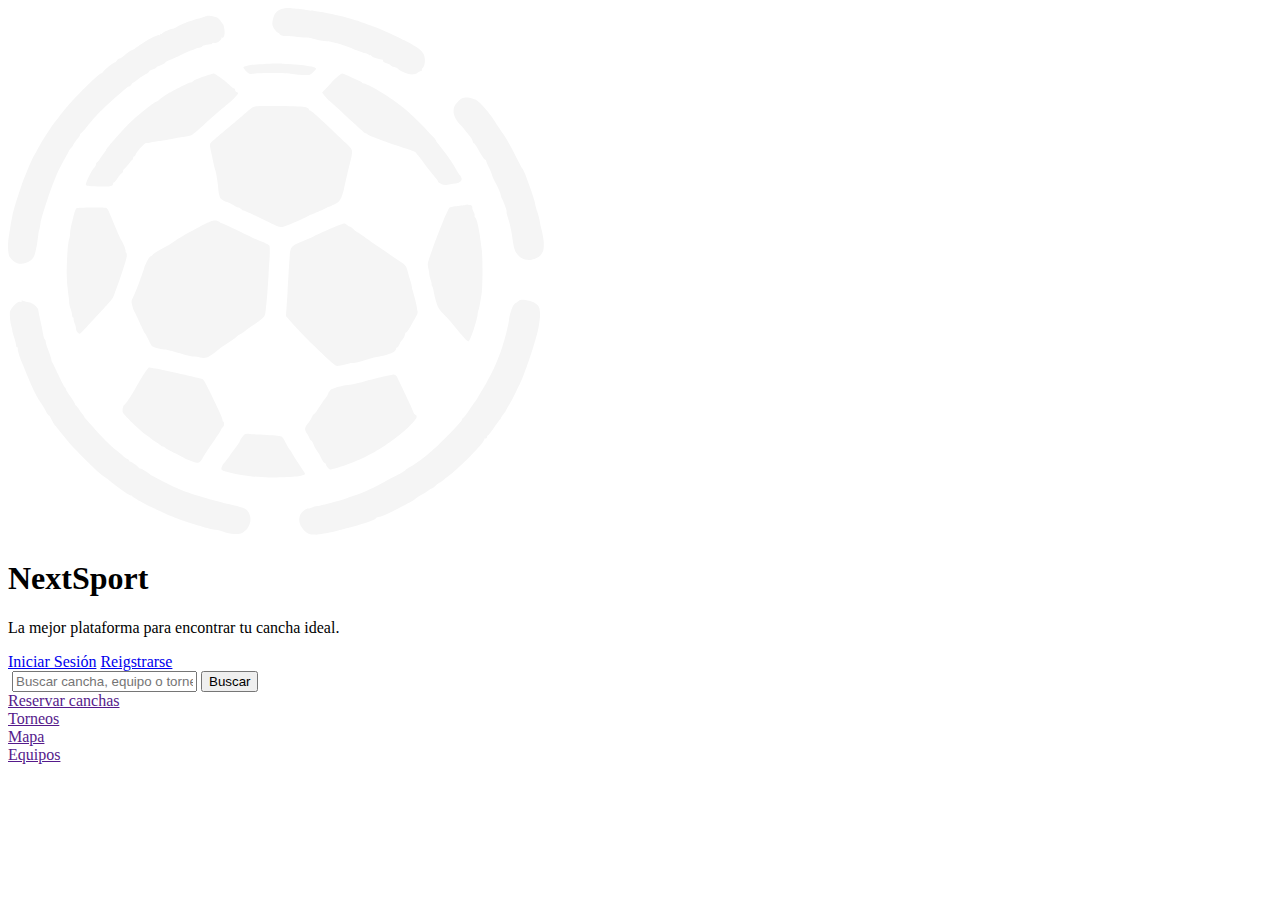
==== dev/views/home.html @ c3238045 "Add homepage layout and SVG assets for NextSport platform" ====
<!DOCTYPE html>
<html lang="es">
<head>
    <link rel="icon" href="/dev/img/Icon-stand-alone.svg" type="/imagenes"><!--Icono de la pagina-->
    <meta charset="UTF-8">
    <meta name="viewport" content="width=device-width, initial-scale=1.0">
    <title>NextSport</title>
</head>
<body>
<section> <!--Seccion principal-->
    <div class="contenedorPrincipal" id="contenedorPrincipal">
        <img src="/dev/img/Icon-stand-alone.svg" alt="Logo de NextSport" class="logo"> <!--Logo de la pagina-->
        <h1>NextSport</h1>
        <p>La mejor plataforma para encontrar tu cancha ideal.</p>
        <a href="/dev/views/login.html" class="boton">Iniciar Sesión</a> <!--Botón para iniciar sesión-->
        <a href="/dev/views/registro.html" class="boton">Reigstrarse</a> <!--Botón para registrarse-->
</section>

<!-- Section de busqueda -->
 <section class="busqueda">
    <div class="buscador">
        <img src="" alt="">
        <input type="text" placeholder="Buscar cancha, equipo o torneo" class="input-busqueda"> <!--Barra de busqueda-->
        <button class="boton-busqueda">Buscar</button> <!--Botón de busqueda-->
    </div>
 </section>

<!-- Menu de Seleccionable -->

<section class="Menu_Seleccionable">
    <div class="Menu1">
        <a href="" class="boton">Reservar canchas</a> <!--Botón para buscar cancha-->
        <img src="" alt="">
    </div>
    <div class="Menu2">
        <a href="" class="boton">Torneos</a> <!--Botón para buscar partido-->
        <img src="" alt="">
    </div>
    <div class="Menu3">
        <a href="" class="boton">Mapa</a> <!--Botón para buscar equipo-->
        <img src="" alt="">
    </div>  
    <div class="Menu4">
        <a href="" class="boton">Equipos</a> <!--Botón para buscar cancha-->
        <img src="" alt="">
</section>

<!-- Menu de Seleccionable -->

<section class="Menu_Cancha_Serca">
    <div class="MenuCancha1"> 
        <article>

        </article>
    </div>
</section>
</body>
</html>
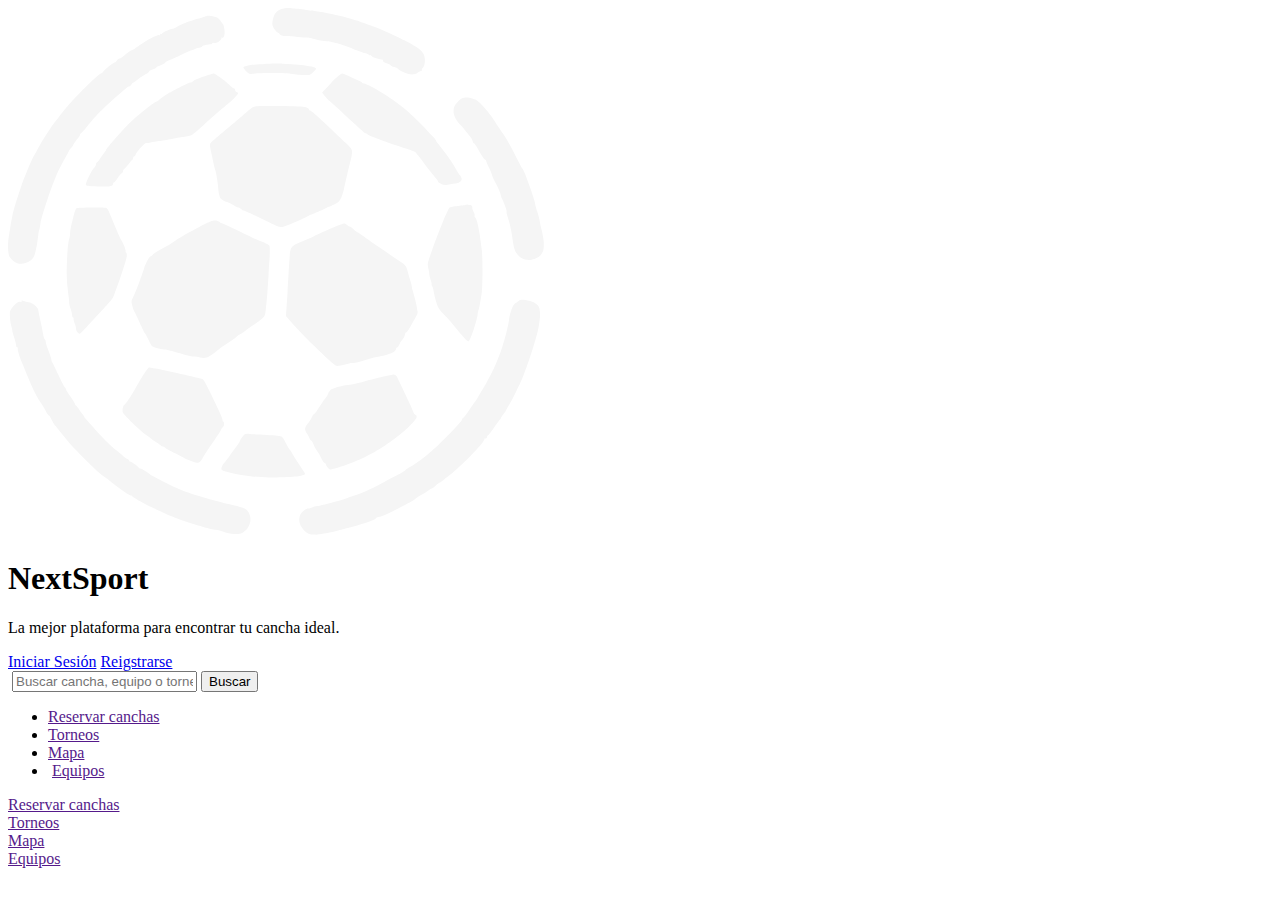
==== commit b069bc5c: "Refactor menu section to use <nav> element for better semantic structure" ====
--- a/dev/views/home.html
+++ b/dev/views/home.html
@@ -27,7 +27,13 @@
 
 <!-- Menu de Seleccionable -->
 
-<section class="Menu_Seleccionable">
+<nav class="Menu_Seleccionable">
+    <ul class="Menu">
+        <li class="Menu1"><img src="" alt=""><a href="" class="boton">Reservar canchas</a></li> <!--Botón para buscar cancha-->
+        <li class="Menu2"><img src="" alt=""><a href="" class="boton">Torneos</a></li> <!--Botón para buscar partido-->
+        <li class="Menu3"><img src="" alt=""><a href="" class="boton">Mapa</a></li> <!--Botón para buscar equipo-->
+        <li class="Menu4"><img src="" alt=""> <a href="" class="boton">Equipos</a></li> <!--Botón para buscar cancha-->
+    </ul>
     <div class="Menu1">
         <a href="" class="boton">Reservar canchas</a> <!--Botón para buscar cancha-->
         <img src="" alt="">
@@ -43,7 +49,7 @@
     <div class="Menu4">
         <a href="" class="boton">Equipos</a> <!--Botón para buscar cancha-->
         <img src="" alt="">
-</section>
+    </nav>
 
 <!-- Menu de Seleccionable -->
 
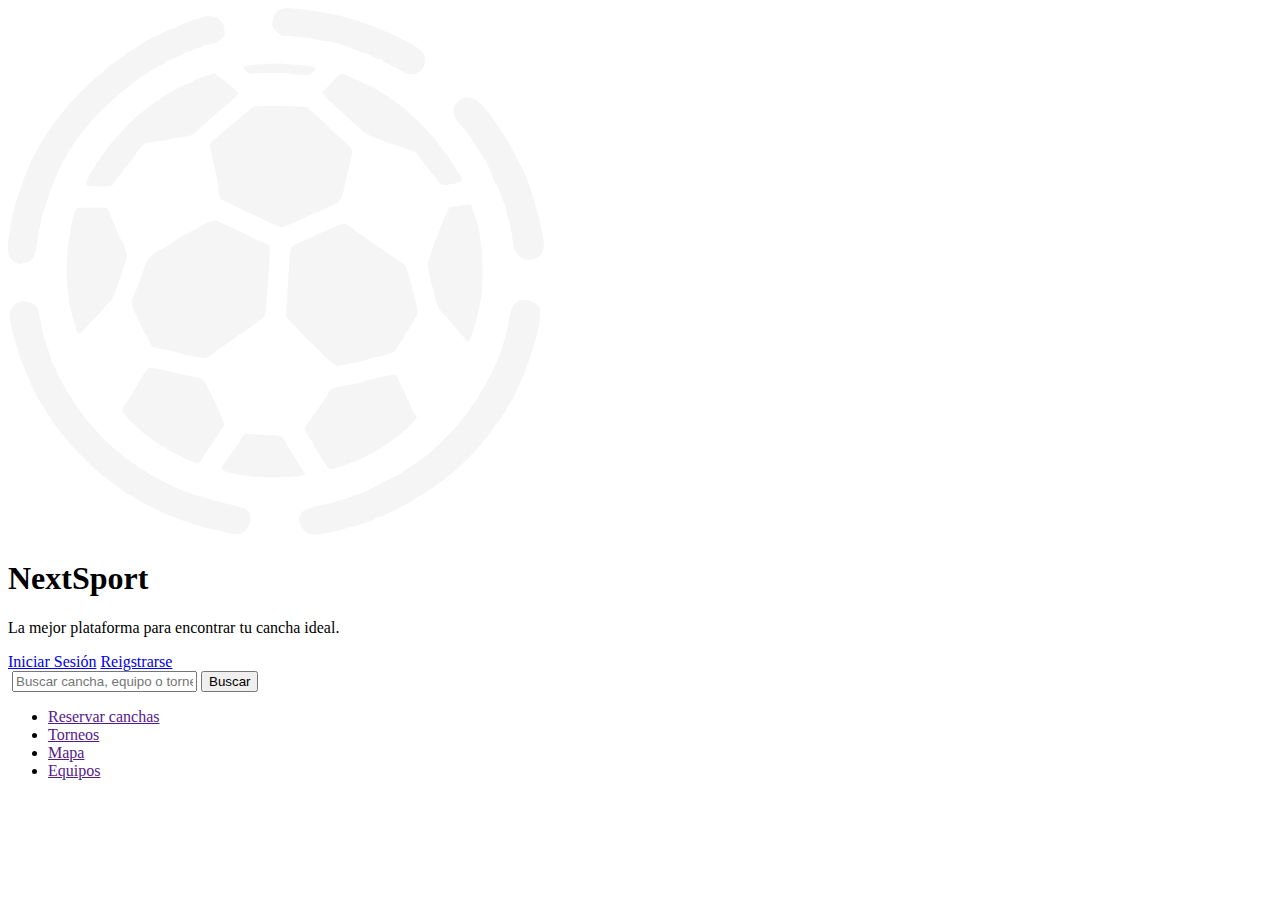
==== commit 46a81a01: "Refactor home.html to simplify menu structure and improve readability" ====
--- a/dev/views/home.html
+++ b/dev/views/home.html
@@ -18,11 +18,9 @@
 
 <!-- Section de busqueda -->
  <section class="busqueda">
-    <div class="buscador">
         <img src="" alt="">
         <input type="text" placeholder="Buscar cancha, equipo o torneo" class="input-busqueda"> <!--Barra de busqueda-->
         <button class="boton-busqueda">Buscar</button> <!--Botón de busqueda-->
-    </div>
  </section>
 
 <!-- Menu de Seleccionable -->
@@ -32,24 +30,9 @@
         <li class="Menu1"><img src="" alt=""><a href="" class="boton">Reservar canchas</a></li> <!--Botón para buscar cancha-->
         <li class="Menu2"><img src="" alt=""><a href="" class="boton">Torneos</a></li> <!--Botón para buscar partido-->
         <li class="Menu3"><img src="" alt=""><a href="" class="boton">Mapa</a></li> <!--Botón para buscar equipo-->
-        <li class="Menu4"><img src="" alt=""> <a href="" class="boton">Equipos</a></li> <!--Botón para buscar cancha-->
+        <li class="Menu4"><img src="" alt=""><a href="" class="boton">Equipos</a></li> <!--Botón para buscar cancha-->
     </ul>
-    <div class="Menu1">
-        <a href="" class="boton">Reservar canchas</a> <!--Botón para buscar cancha-->
-        <img src="" alt="">
-    </div>
-    <div class="Menu2">
-        <a href="" class="boton">Torneos</a> <!--Botón para buscar partido-->
-        <img src="" alt="">
-    </div>
-    <div class="Menu3">
-        <a href="" class="boton">Mapa</a> <!--Botón para buscar equipo-->
-        <img src="" alt="">
-    </div>  
-    <div class="Menu4">
-        <a href="" class="boton">Equipos</a> <!--Botón para buscar cancha-->
-        <img src="" alt="">
-    </nav>
+</nav>
 
 <!-- Menu de Seleccionable -->
 
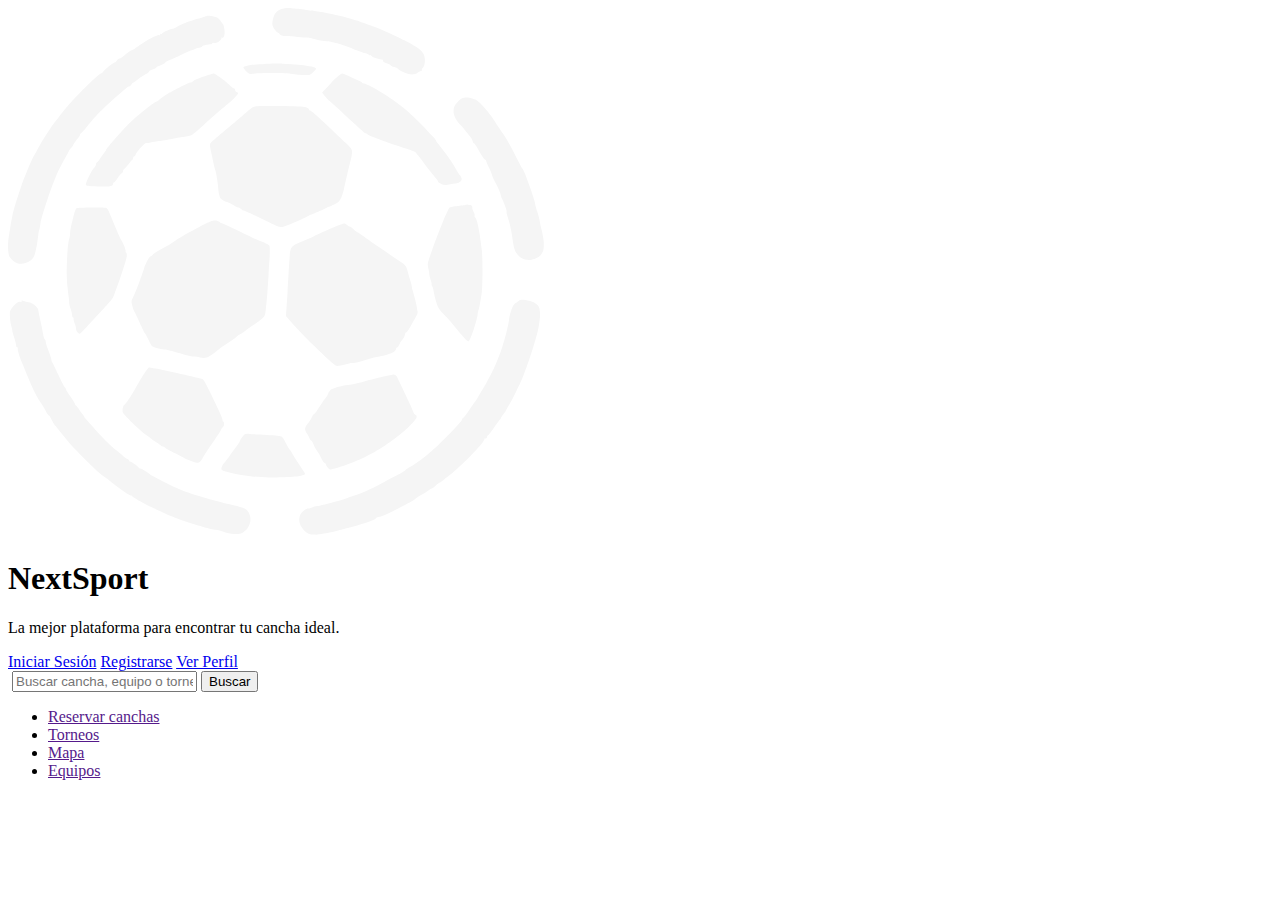
==== commit 43855850: "Fix typo in registration button text and add profile link" ====
--- a/dev/views/home.html
+++ b/dev/views/home.html
@@ -13,7 +13,9 @@
         <h1>NextSport</h1>
         <p>La mejor plataforma para encontrar tu cancha ideal.</p>
         <a href="/dev/views/login.html" class="boton">Iniciar Sesión</a> <!--Botón para iniciar sesión-->
-        <a href="/dev/views/registro.html" class="boton">Reigstrarse</a> <!--Botón para registrarse-->
+        <a href="/dev/views/registro.html" class="boton">Registrarse</a> <!--Botón para registrarse-->
+        <a href="/dev/views/perfil.html" class="boton">Ver Perfil</a> <!--Botón para ver perfil-->
+    </div>
 </section>
 
 <!-- Section de busqueda -->
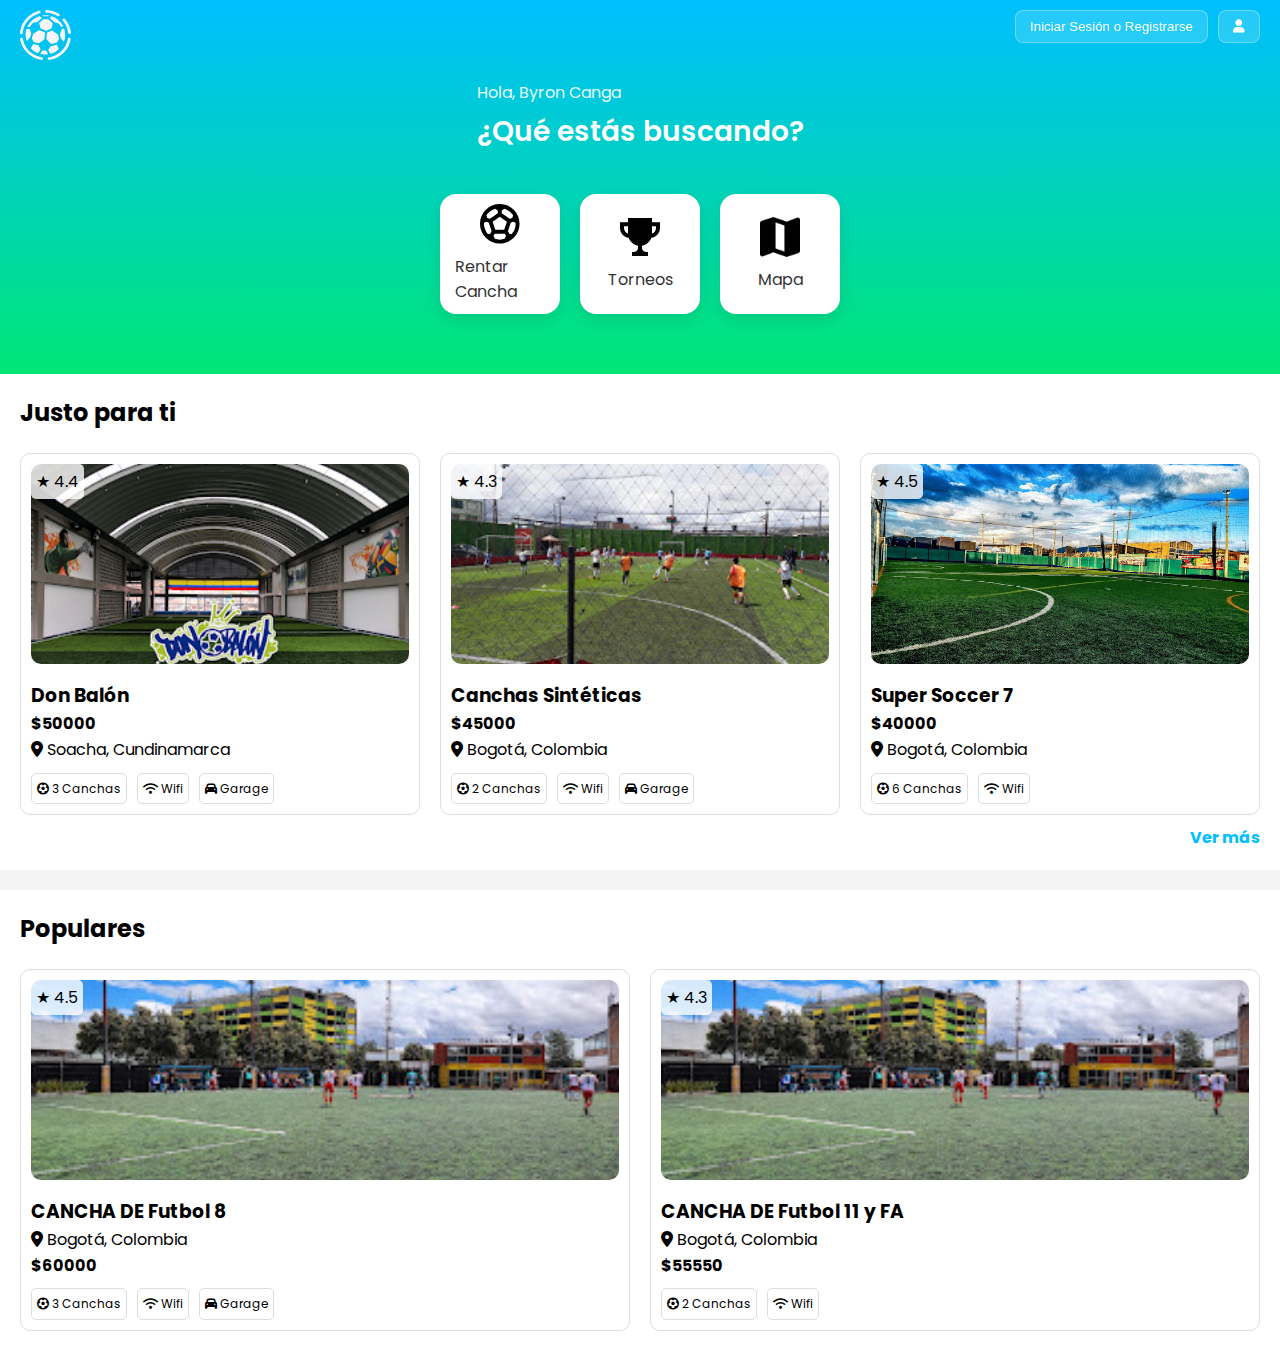
==== commit 208e3549: "Pagina Home" ====
--- a/dev/views/home.html
+++ b/dev/views/home.html
@@ -1,50 +1,136 @@
 <!DOCTYPE html>
 <html lang="es">
 <head>
-    <link rel="icon" href="/dev/img/Icon-stand-alone.svg" type="/imagenes"><!--Icono de la pagina-->
     <meta charset="UTF-8">
     <meta name="viewport" content="width=device-width, initial-scale=1.0">
-    <title>NextSport</title>
+    <title>Plataforma de Canchas de Fútbol</title>
+    <link rel="stylesheet" href="/dev/styles/homeStyles.css">
+    <link href="https://fonts.googleapis.com/css2?family=Poppins:wght@400;600&display=swap" rel="stylesheet">
+    <link rel="stylesheet" href="https://cdnjs.cloudflare.com/ajax/libs/font-awesome/6.0.0-beta3/css/all.min.css">
 </head>
 <body>
-<section> <!--Seccion principal-->
-    <div class="contenedorPrincipal" id="contenedorPrincipal">
-        <img src="/dev/img/Icon-stand-alone.svg" alt="Logo de NextSport" class="logo"> <!--Logo de la pagina-->
-        <h1>NextSport</h1>
-        <p>La mejor plataforma para encontrar tu cancha ideal.</p>
-        <a href="/dev/views/login.html" class="boton">Iniciar Sesión</a> <!--Botón para iniciar sesión-->
-        <a href="/dev/views/registro.html" class="boton">Registrarse</a> <!--Botón para registrarse-->
-        <a href="/dev/views/perfil.html" class="boton">Ver Perfil</a> <!--Botón para ver perfil-->
-    </div>
-</section>
+    <!-- Encabezado -->
+    <header>
+        <!-- Logo -->
+        <div class="logo">
+            <img src="/dev/img/Icon-stand-alone.svg" alt="Logo" />
+        </div>
+        
 
-<!-- Section de busqueda -->
- <section class="busqueda">
-        <img src="" alt="">
-        <input type="text" placeholder="Buscar cancha, equipo o torneo" class="input-busqueda"> <!--Barra de busqueda-->
-        <button class="boton-busqueda">Buscar</button> <!--Botón de busqueda-->
- </section>
+        <!-- Botones en la parte superior derecha -->
+        <div class="user-actions">
+            <button class="login-btn">Iniciar Sesión o Registrarse</button>
+            <button class="profile-btn"><i class="fas fa-user"></i></button>
+        </div>
 
-<!-- Menu de Seleccionable -->
+        <div class="header-content">
+            <hgroup class="greeting">
+                <p class="user-name">Hola, Byron Canga</p>
+                <h2 class="search-title">¿Qué estás buscando?</h2>
+            </hgroup>
+            <nav class="options">
+                <a href="#" class="option rent-cancha">
+                    <img src="/dev/img/Vector.svg" alt="Rentar Cancha">
+                    <span>Rentar Cancha</span>
+                </a>
+                <a href="#" class="option tournaments">
+                    <img src="/dev/img/cup.svg" alt="Torneos">
+                    <span>Torneos</span>
+                </a>
+                <a href="#" class="option map">
+                    <img src="/dev/img/map.png" alt="Mapa">
+                    <span>Mapa</span>
+                </a>
+            </nav>
+        </div>
+    </header>
 
-<nav class="Menu_Seleccionable">
-    <ul class="Menu">
-        <li class="Menu1"><img src="" alt=""><a href="" class="boton">Reservar canchas</a></li> <!--Botón para buscar cancha-->
-        <li class="Menu2"><img src="" alt=""><a href="" class="boton">Torneos</a></li> <!--Botón para buscar partido-->
-        <li class="Menu3"><img src="" alt=""><a href="" class="boton">Mapa</a></li> <!--Botón para buscar equipo-->
-        <li class="Menu4"><img src="" alt=""><a href="" class="boton">Equipos</a></li> <!--Botón para buscar cancha-->
-    </ul>
-</nav>
+    <!-- Sección "Justo para ti" -->
+    <section class="just-for-you">
+        <h2>Justo para ti</h2>
+        <article class="canchas">        
+            <figure class="cancha">                
+                <img src="/dev/img/Donbalon.png" alt="Don Balón">
+                <figcaption>
+                    <span class="rating">★ 4.4</span>
+                    <h3>Don Balón</h3>
+                    <p><strong>$50000</strong></p>
+                    <p><i class="fas fa-map-marker-alt"></i> Soacha, Cundinamarca</p>
+                    <ul class="features">
+                        <li><i class="fas fa-futbol"></i> 3 Canchas</li>
+                        <li><i class="fas fa-wifi"></i> Wifi</li>
+                        <li><i class="fas fa-car"></i> Garage</li>
+                    </ul>
+                </figcaption>
+            </figure>
+            <figure class="cancha">
+                <img src="/dev/img/CanchasSinteticas.jpg" alt="Canchas Sintéticas">
+                <figcaption>
+                    <span class="rating">★ 4.3</span>
+                    <h3>Canchas Sintéticas</h3>
+                    <p><strong>$45000</strong></p>
+                    <p><i class="fas fa-map-marker-alt"></i> Bogotá, Colombia</p>
+                    <ul class="features">
+                        <li><i class="fas fa-futbol"></i> 2 Canchas</li>
+                        <li><i class="fas fa-wifi"></i> Wifi</li>
+                        <li><i class="fas fa-car"></i> Garage</li>
+                    </ul>
+                </figcaption>
+            </figure>
+            <figure class="cancha">
+                <img src="/dev/img/Soccer7.jpg" alt="Super Soccer 7">
+                <figcaption>
+                    <span class="rating">★ 4.5</span>
+                    <h3>Super Soccer 7</h3>
+                    <p><strong>$40000</strong></p>
+                    <p><i class="fas fa-map-marker-alt"></i> Bogotá, Colombia</p>
+                    <ul class="features">
+                        <li><i class="fas fa-futbol"></i> 6 Canchas</li>
+                        <li><i class="fas fa-wifi"></i> Wifi</li>
+                    </ul>
+                </figcaption>
+            </figure>
+        </article>
+        </div> <!-- canchas-populares -->
+        <div class="ver-mas-wrapper">
+            <a href="#" class="ver-mas-link">Ver más</a>
+        </div>
+        </div> <!-- popular -->    
+    </section>
 
-<!-- Menu de Seleccionable -->
-
-<section class="Menu_Cancha_Serca">
-    <div class="MenuCancha1"> 
-        <article>
-
+    <!-- Sección "Populares" -->
+    <section class="popular">
+        <h2>Populares</h2>
+        <article class="canchas-populares">
+            <figure class="cancha-popular">
+                <img src="/dev/img/Canchas8.jpg" alt="CANCHA DE Futbol 8">
+                <figcaption>
+                    <span class="rating">★ 4.5</span>
+                    <h3>CANCHA DE Futbol 8</h3>
+                    <p><i class="fas fa-map-marker-alt"></i> Bogotá, Colombia</p>
+                    <p><strong>$60000</strong></p>
+                    <ul class="features">
+                        <li><i class="fas fa-futbol"></i> 3 Canchas</li>
+                        <li><i class="fas fa-wifi"></i> Wifi</li>
+                        <li><i class="fas fa-car"></i> Garage</li>
+                    </ul>
+                </figcaption>
+            </figure>
+            <figure class="cancha-popular">
+                <img src="/dev/img/Canchas8.jpg" alt="CANCHA DE Futbol 11 y FA">
+                <figcaption>
+                    <span class="rating">★ 4.3</span>
+                    <h3>CANCHA DE Futbol 11 y FA</h3>
+                    <p><i class="fas fa-map-marker-alt"></i> Bogotá, Colombia</p>
+                    <p><strong>$55550</strong></p>
+                    <ul class="features">
+                        <li><i class="fas fa-futbol"></i> 2 Canchas</li>
+                        <li><i class="fas fa-wifi"></i> Wifi</li>
+                    </ul>
+                </figcaption>
+            </figure>
         </article>
-    </div>
-</section>
+    </section>
 </body>
 </html>
 
--- a/dev/styles/homeStyles.css
+++ b/dev/styles/homeStyles.css
@@ -0,0 +1,259 @@
+/* Reset básico */ 
+* {
+    margin: 0;
+    padding: 0;
+    box-sizing: border-box;
+}
+
+body {
+    font-family: 'Poppins', sans-serif;
+    background-color: #f4f4f4;
+    line-height: 1.6;
+}
+
+/* Encabezado */
+header {
+    background: linear-gradient(to bottom, #00bfff, #00e676);
+    color: white;
+    padding: 60px 20px 40px;
+    position: relative;
+}
+
+.logo img {
+    height: 50px;
+    width: auto;
+    object-fit: contain;
+}
+
+
+.logo {
+    position: absolute;
+    top: 10px;
+    left: 20px;
+    font-weight: bold;
+    font-size: 20px;
+    color: white;
+}
+
+/* Botones de usuario en la parte superior derecha */
+.user-actions {
+    position: absolute;
+    top: 10px;
+    right: 20px;
+    display: flex;
+    gap: 10px;
+}
+
+.user-actions button {
+    background-color: rgba(255, 255, 255, 0.15);
+    color: white;
+    border: 1px solid rgba(255, 255, 255, 0.3);
+    padding: 8px 14px;
+    border-radius: 8px;
+    backdrop-filter: blur(5px);
+    font-weight: 500;
+    transition: all 0.3s ease;
+}
+
+.user-actions button:hover {
+    background-color: rgba(255, 255, 255, 0.25);
+    transform: translateY(-2px);
+}
+
+.header-content {
+    display: flex;
+    flex-direction: column;
+    align-items: center;
+    gap: 20px;
+    margin-top: 20px;
+}
+
+.user-name {
+    font-size: 16px;
+    opacity: 0.9;
+    margin-bottom: 4px;
+}
+
+.search-title {
+    font-size: 28px;
+    font-weight: 600;
+}
+
+.options {
+    display: flex;
+    justify-content: center;
+    gap: 20px;
+    padding: 20px 0;
+}
+
+.option {
+    width: 120px;
+    height: 120px;
+    padding: 15px;
+    background-color: white;
+    border-radius: 16px;
+    box-shadow: 0 6px 15px rgba(0,0,0,0.1);
+    display: flex;
+    flex-direction: column;
+    align-items: center;
+    justify-content: center;
+    color: #333;
+    text-decoration: none;
+    transition: transform 0.3s ease, box-shadow 0.3s ease;
+}
+
+.option img {
+    width: 40px;
+    height: 40px;
+    margin-bottom: 10px;
+}
+
+.option:hover {
+    transform: translateY(-5px);
+    box-shadow: 0 10px 20px rgba(0,0,0,0.15);
+}
+
+/* Ajuste general de imágenes */
+.cancha img,
+.cancha-popular img {
+    width: 100%;
+    height: 180px;
+    object-fit: cover;
+    border-radius: 10px;
+    transition: transform 0.3s ease;
+}
+
+.cancha:hover img,
+.cancha-popular:hover img {
+    transform: scale(1.05);
+}
+
+/* Cartas de canchas con animación como botones */
+.cancha,
+.cancha-popular {
+    transition: transform 0.3s ease, box-shadow 0.3s ease;
+}
+
+.cancha:hover,
+.cancha-popular:hover {
+    transform: translateY(-5px);
+    box-shadow: 0 10px 20px rgba(0,0,0,0.1);
+}
+/* Sección "Justo para ti" */
+.just-for-you {
+    background-color: white;
+    padding: 20px;
+    margin-bottom: 20px;
+}
+
+.just-for-you h2{
+    margin-bottom: 20px;
+    text-align: left;
+}
+
+
+.canchas {
+    display: flex;
+    justify-content: space-between;
+    gap: 20px;
+}
+
+/* Cartas de cancha: diseño y animación */
+.cancha,
+.cancha-popular {
+    background-color: white;
+    border: 1px solid #ddd;
+    border-radius: 10px;
+    padding: 10px;
+    flex: 1;
+    position: relative;
+    transition: transform 0.3s ease, box-shadow 0.3s ease;
+}
+
+.cancha:hover,
+.cancha-popular:hover {
+    transform: scale(1.05);
+    box-shadow: 0 4px 8px rgba(0, 0, 0, 0.2);
+}
+
+/* Ajuste de imágenes de cartas */
+.cancha img,
+.cancha-popular img {
+    width: 100%;
+    height: 200px; /* Altura fija para uniformidad */
+    object-fit: cover;
+    border-radius: 10px;
+}
+
+.rating {
+    position: absolute;
+    top: 10px;
+    left: 10px;
+    background-color: rgba(255, 255, 255, 0.8);
+    padding: 5px;
+    border-radius: 5px;
+}
+
+.cancha figcaption,
+.cancha-popular figcaption {
+    margin-top: 10px;
+}
+
+.features {
+    list-style: none;
+    display: flex;
+    gap: 10px;
+    margin-top: 10px;
+}
+
+.features li {
+    padding: 5px;
+    border: 1px solid #ddd;
+    border-radius: 5px;
+    font-size: 12px;
+}
+
+.view-more {
+    background-color: #00bfff;
+    color: white;
+    border: none;
+    padding: 10px 20px;
+    border-radius: 5px;
+    cursor: pointer;
+    margin-top: 20px;
+    float: right;
+}
+
+/* Sección "Populares" */
+.popular {
+    background-color: white;
+    padding: 20px;
+}
+
+.popular h2 {
+    margin-bottom: 20px;
+    text-align: left;
+}
+
+.canchas-populares {
+    display: flex;
+    justify-content: space-between;
+    gap: 20px;
+}
+
+.ver-mas-wrapper {
+    text-align: right;
+    margin-top: 10px;
+}
+
+.ver-mas-link {
+    color: #00bfff;
+    font-weight: bold;
+    text-decoration: none;
+    transition: color 0.3s ease;
+}
+
+.ver-mas-link:hover {
+    color: #007acc;
+    text-decoration: underline;
+}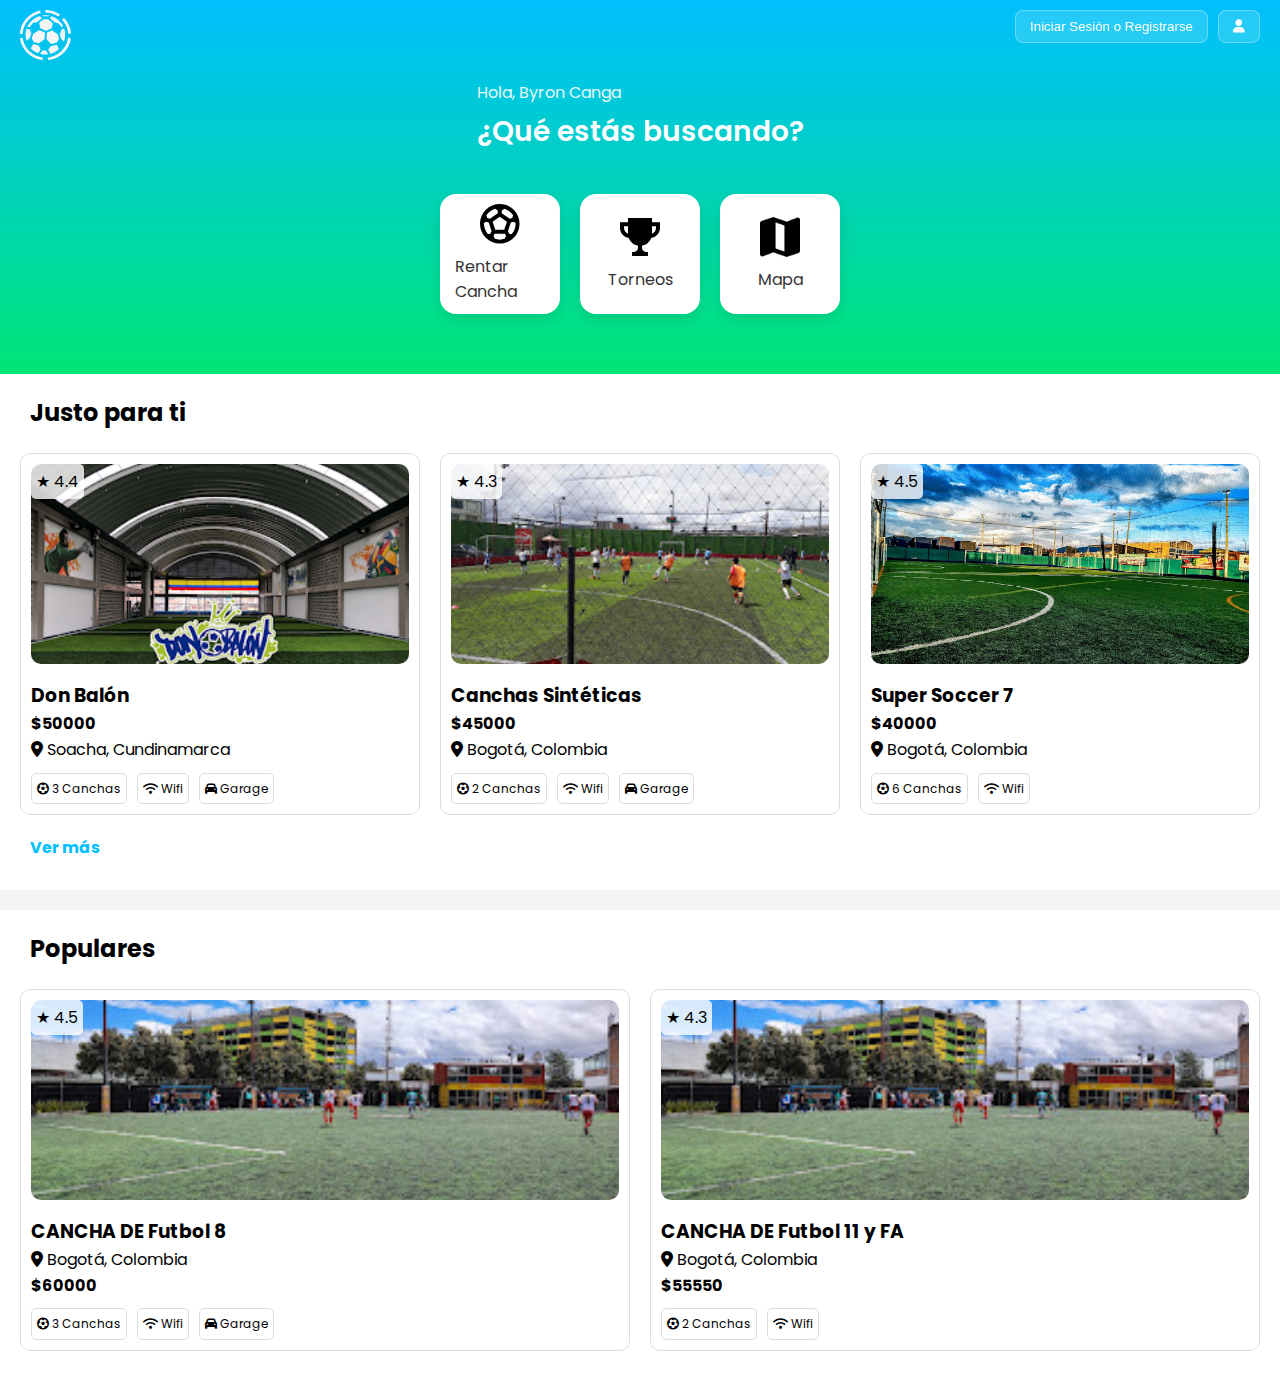
==== commit de5c061e: "PaginaHome" ====
--- a/dev/views/home.html
+++ b/dev/views/home.html
@@ -45,92 +45,92 @@
         </div>
     </header>
 
-    <!-- Sección "Justo para ti" -->
-    <section class="just-for-you">
-        <h2>Justo para ti</h2>
-        <article class="canchas">        
-            <figure class="cancha">                
-                <img src="/dev/img/Donbalon.png" alt="Don Balón">
-                <figcaption>
-                    <span class="rating">★ 4.4</span>
-                    <h3>Don Balón</h3>
-                    <p><strong>$50000</strong></p>
-                    <p><i class="fas fa-map-marker-alt"></i> Soacha, Cundinamarca</p>
-                    <ul class="features">
-                        <li><i class="fas fa-futbol"></i> 3 Canchas</li>
-                        <li><i class="fas fa-wifi"></i> Wifi</li>
-                        <li><i class="fas fa-car"></i> Garage</li>
-                    </ul>
-                </figcaption>
-            </figure>
-            <figure class="cancha">
-                <img src="/dev/img/CanchasSinteticas.jpg" alt="Canchas Sintéticas">
-                <figcaption>
-                    <span class="rating">★ 4.3</span>
-                    <h3>Canchas Sintéticas</h3>
-                    <p><strong>$45000</strong></p>
-                    <p><i class="fas fa-map-marker-alt"></i> Bogotá, Colombia</p>
-                    <ul class="features">
-                        <li><i class="fas fa-futbol"></i> 2 Canchas</li>
-                        <li><i class="fas fa-wifi"></i> Wifi</li>
-                        <li><i class="fas fa-car"></i> Garage</li>
-                    </ul>
-                </figcaption>
-            </figure>
-            <figure class="cancha">
-                <img src="/dev/img/Soccer7.jpg" alt="Super Soccer 7">
-                <figcaption>
-                    <span class="rating">★ 4.5</span>
-                    <h3>Super Soccer 7</h3>
-                    <p><strong>$40000</strong></p>
-                    <p><i class="fas fa-map-marker-alt"></i> Bogotá, Colombia</p>
-                    <ul class="features">
-                        <li><i class="fas fa-futbol"></i> 6 Canchas</li>
-                        <li><i class="fas fa-wifi"></i> Wifi</li>
-                    </ul>
-                </figcaption>
-            </figure>
-        </article>
-        </div> <!-- canchas-populares -->
-        <div class="ver-mas-wrapper">
-            <a href="#" class="ver-mas-link">Ver más</a>
-        </div>
-        </div> <!-- popular -->    
-    </section>
+    <!-- Sección "Justo para ti" --> 
+<section class="just-for-you">
+    <h2 class="seccion-titulo">Justo para ti</h2>
+    <article class="canchas scroll-horizontal">        
+        <!-- Tarjetas -->
+        <figure class="cancha">                
+            <img src="/dev/img/Donbalon.png" alt="Don Balón">
+            <figcaption>
+                <span class="rating">★ 4.4</span>
+                <h3>Don Balón</h3>
+                <p><strong>$50000</strong></p>
+                <p><i class="fas fa-map-marker-alt"></i> Soacha, Cundinamarca</p>
+                <ul class="features">
+                    <li><i class="fas fa-futbol"></i> 3 Canchas</li>
+                    <li><i class="fas fa-wifi"></i> Wifi</li>
+                    <li><i class="fas fa-car"></i> Garage</li>
+                </ul>
+            </figcaption>
+        </figure>
+        <!-- Más tarjetas... -->
+        <figure class="cancha">
+            <img src="/dev/img/CanchasSinteticas.jpg" alt="Canchas Sintéticas">
+            <figcaption>
+                <span class="rating">★ 4.3</span>
+                <h3>Canchas Sintéticas</h3>
+                <p><strong>$45000</strong></p>
+                <p><i class="fas fa-map-marker-alt"></i> Bogotá, Colombia</p>
+                <ul class="features">
+                    <li><i class="fas fa-futbol"></i> 2 Canchas</li>
+                    <li><i class="fas fa-wifi"></i> Wifi</li>
+                    <li><i class="fas fa-car"></i> Garage</li>
+                </ul>
+            </figcaption>
+        </figure>
+        <!-- Otra -->
+        <figure class="cancha">
+            <img src="/dev/img/Soccer7.jpg" alt="Super Soccer 7">
+            <figcaption>
+                <span class="rating">★ 4.5</span>
+                <h3>Super Soccer 7</h3>
+                <p><strong>$40000</strong></p>
+                <p><i class="fas fa-map-marker-alt"></i> Bogotá, Colombia</p>
+                <ul class="features">
+                    <li><i class="fas fa-futbol"></i> 6 Canchas</li>
+                    <li><i class="fas fa-wifi"></i> Wifi</li>
+                </ul>
+            </figcaption>
+        </figure>
+    </article>
 
-    <!-- Sección "Populares" -->
-    <section class="popular">
-        <h2>Populares</h2>
-        <article class="canchas-populares">
-            <figure class="cancha-popular">
-                <img src="/dev/img/Canchas8.jpg" alt="CANCHA DE Futbol 8">
-                <figcaption>
-                    <span class="rating">★ 4.5</span>
-                    <h3>CANCHA DE Futbol 8</h3>
-                    <p><i class="fas fa-map-marker-alt"></i> Bogotá, Colombia</p>
-                    <p><strong>$60000</strong></p>
-                    <ul class="features">
-                        <li><i class="fas fa-futbol"></i> 3 Canchas</li>
-                        <li><i class="fas fa-wifi"></i> Wifi</li>
-                        <li><i class="fas fa-car"></i> Garage</li>
-                    </ul>
-                </figcaption>
-            </figure>
-            <figure class="cancha-popular">
-                <img src="/dev/img/Canchas8.jpg" alt="CANCHA DE Futbol 11 y FA">
-                <figcaption>
-                    <span class="rating">★ 4.3</span>
-                    <h3>CANCHA DE Futbol 11 y FA</h3>
-                    <p><i class="fas fa-map-marker-alt"></i> Bogotá, Colombia</p>
-                    <p><strong>$55550</strong></p>
-                    <ul class="features">
-                        <li><i class="fas fa-futbol"></i> 2 Canchas</li>
-                        <li><i class="fas fa-wifi"></i> Wifi</li>
-                    </ul>
-                </figcaption>
-            </figure>
-        </article>
-    </section>
+    <p class="ver-mas-wrapper"><a href="#" class="ver-mas-link">Ver más</a></p>
+</section>
+
+<!-- Sección "Populares" -->
+<section class="popular">
+    <h2 class="seccion-titulo">Populares</h2>
+    <article class="canchas-populares scroll-horizontal">
+        <figure class="cancha-popular">
+            <img src="/dev/img/Canchas8.jpg" alt="CANCHA DE Futbol 8">
+            <figcaption>
+                <span class="rating">★ 4.5</span>
+                <h3>CANCHA DE Futbol 8</h3>
+                <p><i class="fas fa-map-marker-alt"></i> Bogotá, Colombia</p>
+                <p><strong>$60000</strong></p>
+                <ul class="features">
+                    <li><i class="fas fa-futbol"></i> 3 Canchas</li>
+                    <li><i class="fas fa-wifi"></i> Wifi</li>
+                    <li><i class="fas fa-car"></i> Garage</li>
+                </ul>
+            </figcaption>
+        </figure>
+        <figure class="cancha-popular">
+            <img src="/dev/img/Canchas8.jpg" alt="CANCHA DE Futbol 11 y FA">
+            <figcaption>
+                <span class="rating">★ 4.3</span>
+                <h3>CANCHA DE Futbol 11 y FA</h3>
+                <p><i class="fas fa-map-marker-alt"></i> Bogotá, Colombia</p>
+                <p><strong>$55550</strong></p>
+                <ul class="features">
+                    <li><i class="fas fa-futbol"></i> 2 Canchas</li>
+                    <li><i class="fas fa-wifi"></i> Wifi</li>
+                </ul>
+            </figcaption>
+        </figure>
+    </article>
+</section>
 </body>
 </html>
 
--- a/dev/styles/homeStyles.css
+++ b/dev/styles/homeStyles.css
@@ -241,19 +241,55 @@
     gap: 20px;
 }
 
+/* Scroll horizontal responsivo */
+.scroll-horizontal {
+    overflow-x: auto;
+    display: flex;
+    flex-wrap: nowrap;
+    gap: 20px;
+    scroll-snap-type: x mandatory;
+    -webkit-overflow-scrolling: touch;
+    padding-bottom: 10px;
+}
+
+.scroll-horizontal::-webkit-scrollbar {
+    display: none;
+}
+
+/* Alineación de títulos */
+.seccion-titulo {
+    text-align: left;
+    padding-left: 10px;
+    font-size: 1.5rem;
+}
+
+/* Ver más estilo link */
 .ver-mas-wrapper {
-    text-align: right;
-    margin-top: 10px;
+    padding: 10px;
+    text-align: left;
 }
 
 .ver-mas-link {
     color: #00bfff;
+    text-decoration: none;
     font-weight: bold;
-    text-decoration: none;
-    transition: color 0.3s ease;
+    transition: color 0.3s;
 }
 
 .ver-mas-link:hover {
-    color: #007acc;
+    color: #0099cc;
     text-decoration: underline;
+}
+
+/* Responsive tarjetas en móviles */
+@media (max-width: 768px) {
+    .cancha,
+    .cancha-popular {
+        width: 250px;
+        flex: 0 0 auto;
+    }
+
+    .features {
+        flex-wrap: wrap;
+    }
 }